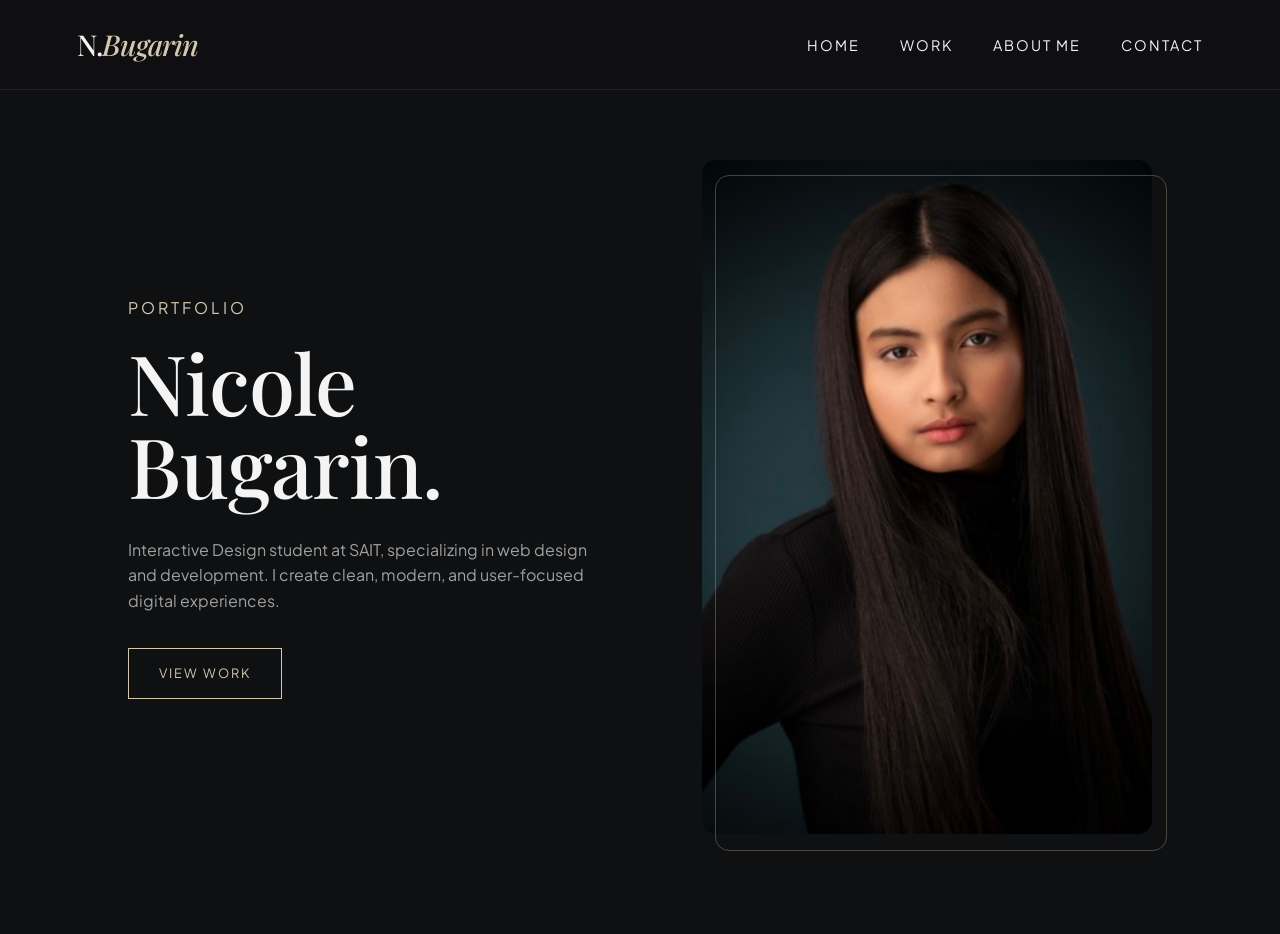
==== index.html @ ab80be3d "Initial commit: Added portfolio structure with homepage, work, about, and contact pages" ====
<!DOCTYPE html>
<html lang="en">
<head>
<meta charset="UTF-8">
<title>Portfolio | Home</title>
<link rel="stylesheet" href="styles.css">
</head>
<body>

<nav>
  <div class="logo">N.<span>Bugarin</span></div>
  <ul class="nav-links">
    <li><a href="index.html" class="active">Home</a></li>
    <li><a href="work.html">Work</a></li>
    <li><a href="about.html">About me</a></li>
    <li><a href="contact.html">Contact</a></li>
  </ul>
</nav>

<section class="hero">
  <div class="hero-container">

    <!-- TEXT -->
    <div class="reveal hero-left">
      <p class="tag">Portfolio</p>

      <h1 class="hero-text">
        Nicole<br>Bugarin.
      </h1>

      <p class="hero-desc">
        Interactive Design student at SAIT, specializing in web design and development. 
        I create clean, modern, and user-focused digital experiences.
      </p>

      <a href="work.html" class="btn-fancy">View Work</a>
    </div>

    <!-- IMAGE -->
    <div class="hero-right reveal">
      <img src="images/image 4.jpg" alt="Nicole Bugarin">
    </div>

  </div>
</section>

<script src="script.js"></script>
</body>
</html>
---- styles.css ----
@import url('https://fonts.googleapis.com/css2?family=Playfair+Display:wght@400;600&family=Plus+Jakarta+Sans:wght@200;400;600&display=swap');

:root {
  --bg-color: #0f1012;
  --accent-color: #d4c7b0;
  --secondary-bg: #1a1c1e;
  --text-main: #f4f4f4;
  --text-muted: #a0a0a0;
  --nav-blur: rgba(15,16,18,0.8);
}

/* base */
* {
  margin: 0;
  padding: 0;
  box-sizing: border-box;
}

/* body */
body {
  background-color: var(--bg-color);
  color: var(--text-main);
  font-family: 'Plus Jakarta Sans', sans-serif;
  line-height: 1.6;
  overflow-x: hidden;
}

/* typography */
h1, h2, .logo {
  font-family: 'Playfair Display', serif;
  font-weight: 500;
}

/* nav */
nav {
  position: fixed;
  top: 0;
  width: 100%;
  height: 90px;
  display: flex;
  justify-content: space-between;
  align-items: center;
  padding: 0 6%;
  background: var(--nav-blur);
  backdrop-filter: blur(15px);
  border-bottom: 1px solid rgba(212,199,176,0.1);
  z-index: 1000;
}

.logo {
  font-size: 1.8rem;
  letter-spacing: -1px;
}

.logo span {
  color: var(--accent-color);
  font-style: italic;
}

.nav-links {
  display: flex;
  gap: 40px;
  list-style: none;
}

.nav-links a {
  text-decoration: none;
  color: var(--text-main);
  font-size: 0.9rem;
  text-transform: uppercase;
  letter-spacing: 2px;
  transition: 0.3s;
}

.nav-links a:hover {
  color: var(--accent-color);
}

/* sections */
section {
  padding: 160px 10% 100px;
  min-height: 100vh;
}

/* hero */
.hero {
  display: flex;
  align-items: center;
  min-height: 100vh;
}

.hero-container {
  display: grid;
  grid-template-columns: 1fr 1fr;
  gap: 60px;
  align-items: center;
}

/* hero text */
.hero-left {
  max-width: 600px;
}

.hero-text {
  font-size: 5.2rem;
  line-height: 1;
  margin-bottom: 30px;
  letter-spacing: -1px;
}

.tag {
  color: var(--accent-color);
  letter-spacing: 3px;
  text-transform: uppercase;
  margin-bottom: 20px;
}

.hero-desc {
  color: var(--text-muted);
  margin-bottom: 35px;
  line-height: 1.6;
}

/* hero image */
.hero-right {
  display: flex;
  justify-content: flex-end;
  position: relative;
}

.hero-right img {
  width: 100%;
  max-width: 450px;
  border-radius: 14px;
  object-fit: cover;
  transition: 0.3s ease;
}

.hero-right::before {
  content: "";
  position: absolute;
  width: 450px;
  height: 100%;
  border: 1px solid var(--accent-color);
  border-radius: 14px;
  transform: translate(15px, 15px);
  opacity: 0.3;
}

.hero-right img:hover {
  transform: scale(1.03);
}

/* button */
.btn-fancy {
  display: inline-block;
  padding: 14px 30px;
  border: 1px solid var(--accent-color);
  color: var(--accent-color);
  text-decoration: none;
  font-size: 0.8rem;
  letter-spacing: 2px;
  text-transform: uppercase;
  transition: 0.3s;
}

.btn-fancy:hover {
  background: var(--accent-color);
  color: var(--bg-color);
}

/* about */
.about-section {
  padding: 160px 10%;
}

.about-container {
  display: grid;
  grid-template-columns: 1fr 1fr;
  gap: 70px;
  align-items: center;
}

.about-image img {
  width: 100%;
  border-radius: 12px;
}

.about-text h1 {
  font-size: 3rem;
  margin-bottom: 20px;
}

.about-text p {
  color: var(--text-muted);
  margin-bottom: 20px;
}

.project-large {
  display: block;
  margin-top: 60px;
  text-decoration: none;
  color: var(--text-main);
}

.project-large img {
  width: 100%;
  height: 380px;
  object-fit: cover;
  border-radius: 12px;
  transition: 0.3s;
}

.project-large:hover img {
  transform: scale(1.02);
}

.project-info p {
  color: var(--text-muted);
}

.contact-section {
  padding: 180px 10% 120px;
}

.contact-container {
  display: grid;
  grid-template-columns: 1fr 1fr;
  gap: 100px;
  align-items: center;
}

.contact-text .tag {
  color: var(--accent-color);
  letter-spacing: 3px;
  text-transform: uppercase;
  margin-bottom: 15px;
}

.contact-text h1 {
  font-size: 3.2rem;
  margin-bottom: 20px;
}

.contact-desc {
  color: var(--text-muted);
  line-height: 1.7;
  max-width: 420px;
}

/* form */
.contact-form {
  display: flex;
  flex-direction: column;
  gap: 20px;
}

.input-group {
  display: flex;
  gap: 20px;
}

/* inputs */
.contact-form input,
.contact-form textarea {
  width: 100%;
  padding: 16px;
  background: var(--secondary-bg);
  border: 1px solid rgba(255,255,255,0.08);
  color: var(--text-main);
  border-radius: 10px;
  font-size: 0.95rem;
  transition: 0.2s ease;
}

.contact-form textarea {
  min-height: 140px;
  resize: none;
}

.contact-form input:focus,
.contact-form textarea:focus {
  outline: none;
  border-color: var(--accent-color);
  box-shadow: 0 0 0 1px rgba(212,199,176,0.2);
}

.contact-form input::placeholder,
.contact-form textarea::placeholder {
  color: var(--text-muted);
  font-size: 0.85rem;
}

/* button */
.contact-form .btn-fancy {
  margin-top: 10px;
  padding: 14px 30px;
  border-radius: 8px;
  transition: 0.25s ease;
}

.contact-form .btn-fancy:hover {
  transform: translateY(-2px);
  box-shadow: 0 8px 20px rgba(0,0,0,0.25);
}



/* mobile */
@media (max-width: 768px) {
  .contact-container {
    grid-template-columns: 1fr;
    gap: 60px;
    text-align: center;
  }

  .input-group {
    flex-direction: column;
  }

  .contact-desc {
    margin: 0 auto;
  }

  .contact-form .btn-fancy {
    align-self: center;
  }
}



/* reveal */
.reveal {
  opacity: 0;
  transform: translateY(40px);
  transition: 0.8s ease;
}

.reveal.active {
  opacity: 1;
  transform: translateY(0);
}

/* mobile */
@media (max-width: 768px) {
  .hero-container {
    grid-template-columns: 1fr;
    text-align: center;
  }

  .hero-right {
    justify-content: center;
    margin-top: 40px;
  }
}
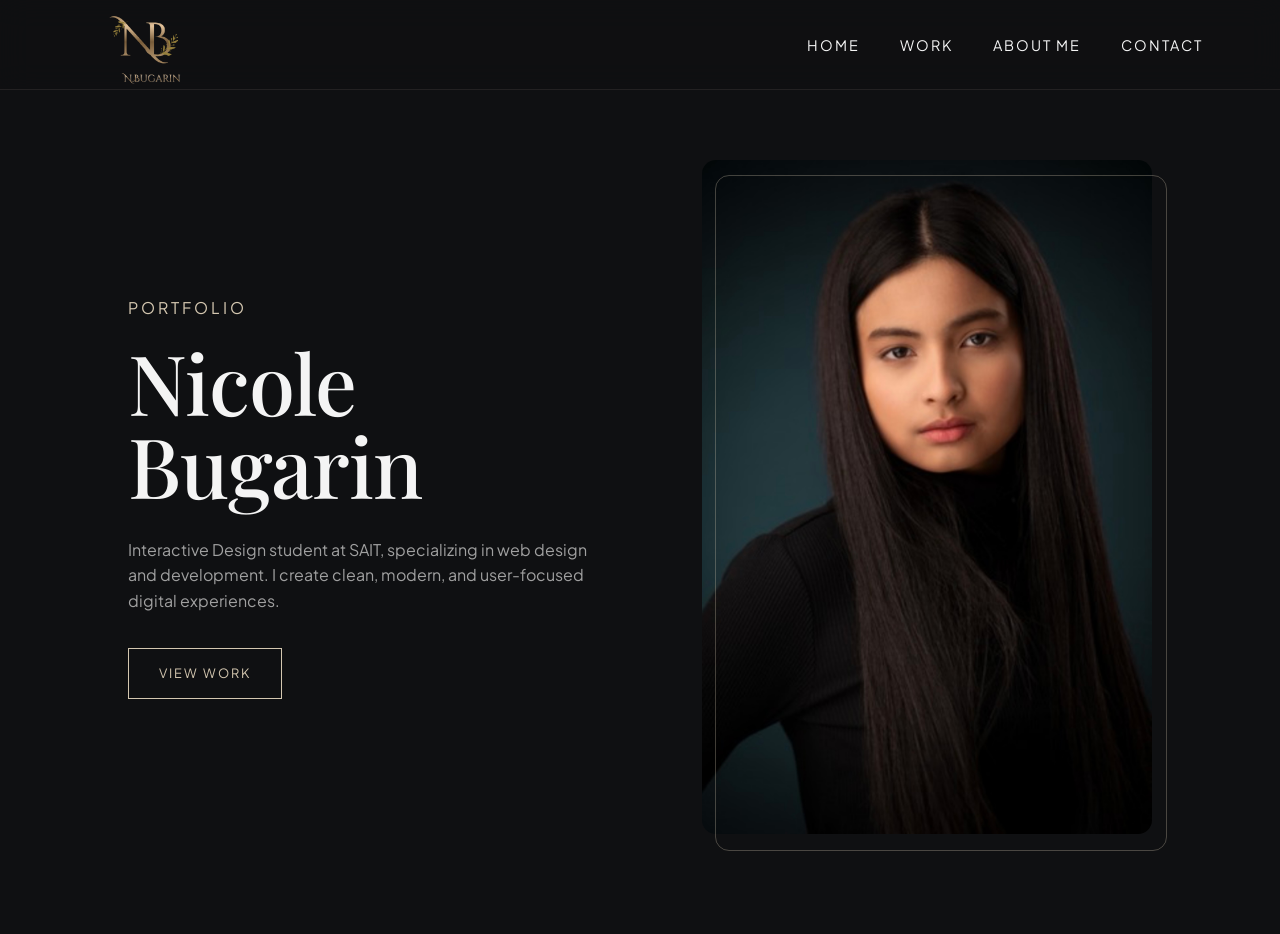
==== commit 143b1349: "added logo and final changes" ====
--- a/index.html
+++ b/index.html
@@ -8,8 +8,9 @@
 <body>
 
 <nav>
-  <div class="logo">N.<span>Bugarin</span></div>
-  <ul class="nav-links">
+<a href="index.html" class="logo">
+  <img src="images/n.png" alt="N Bugarin Logo">
+</a>  <ul class="nav-links">
     <li><a href="index.html" class="active">Home</a></li>
     <li><a href="work.html">Work</a></li>
     <li><a href="about.html">About me</a></li>
@@ -20,12 +21,11 @@
 <section class="hero">
   <div class="hero-container">
 
-    <!-- TEXT -->
     <div class="reveal hero-left">
       <p class="tag">Portfolio</p>
 
       <h1 class="hero-text">
-        Nicole<br>Bugarin.
+        Nicole<br>Bugarin
       </h1>
 
       <p class="hero-desc">
@@ -36,7 +36,6 @@
       <a href="work.html" class="btn-fancy">View Work</a>
     </div>
 
-    <!-- IMAGE -->
     <div class="hero-right reveal">
       <img src="images/image 4.jpg" alt="Nicole Bugarin">
     </div>
--- a/styles.css
+++ b/styles.css
@@ -304,7 +304,52 @@
   box-shadow: 0 8px 20px rgba(0,0,0,0.25);
 }
 
-
+/* thank you */
+.thankyou {
+  height: 100vh;
+  display: flex;
+  align-items: center;
+  justify-content: center;
+}
+
+.thankyou-box {
+  text-align: center;
+  max-width: 420px;
+  padding: 40px;
+  background: var(--secondary-bg);
+  border-radius: 14px;
+  border: 1px solid rgba(255,255,255,0.05);
+}
+
+.thankyou-box h1 {
+  font-size: 2.5rem;
+  margin-bottom: 15px;
+}
+
+.thankyou-box p {
+  color: var(--text-muted);
+  margin-bottom: 25px;
+}
+
+.logo {
+  display: flex;
+  align-items: center;
+  text-decoration: none;
+}
+
+.logo img {
+  height: 150px; 
+  width: auto;
+  object-fit: contain;
+}
+
+.logo img {
+  transition: 0.3s;
+}
+
+.logo:hover img {
+  opacity: 0.8;
+}
 
 /* mobile */
 @media (max-width: 768px) {
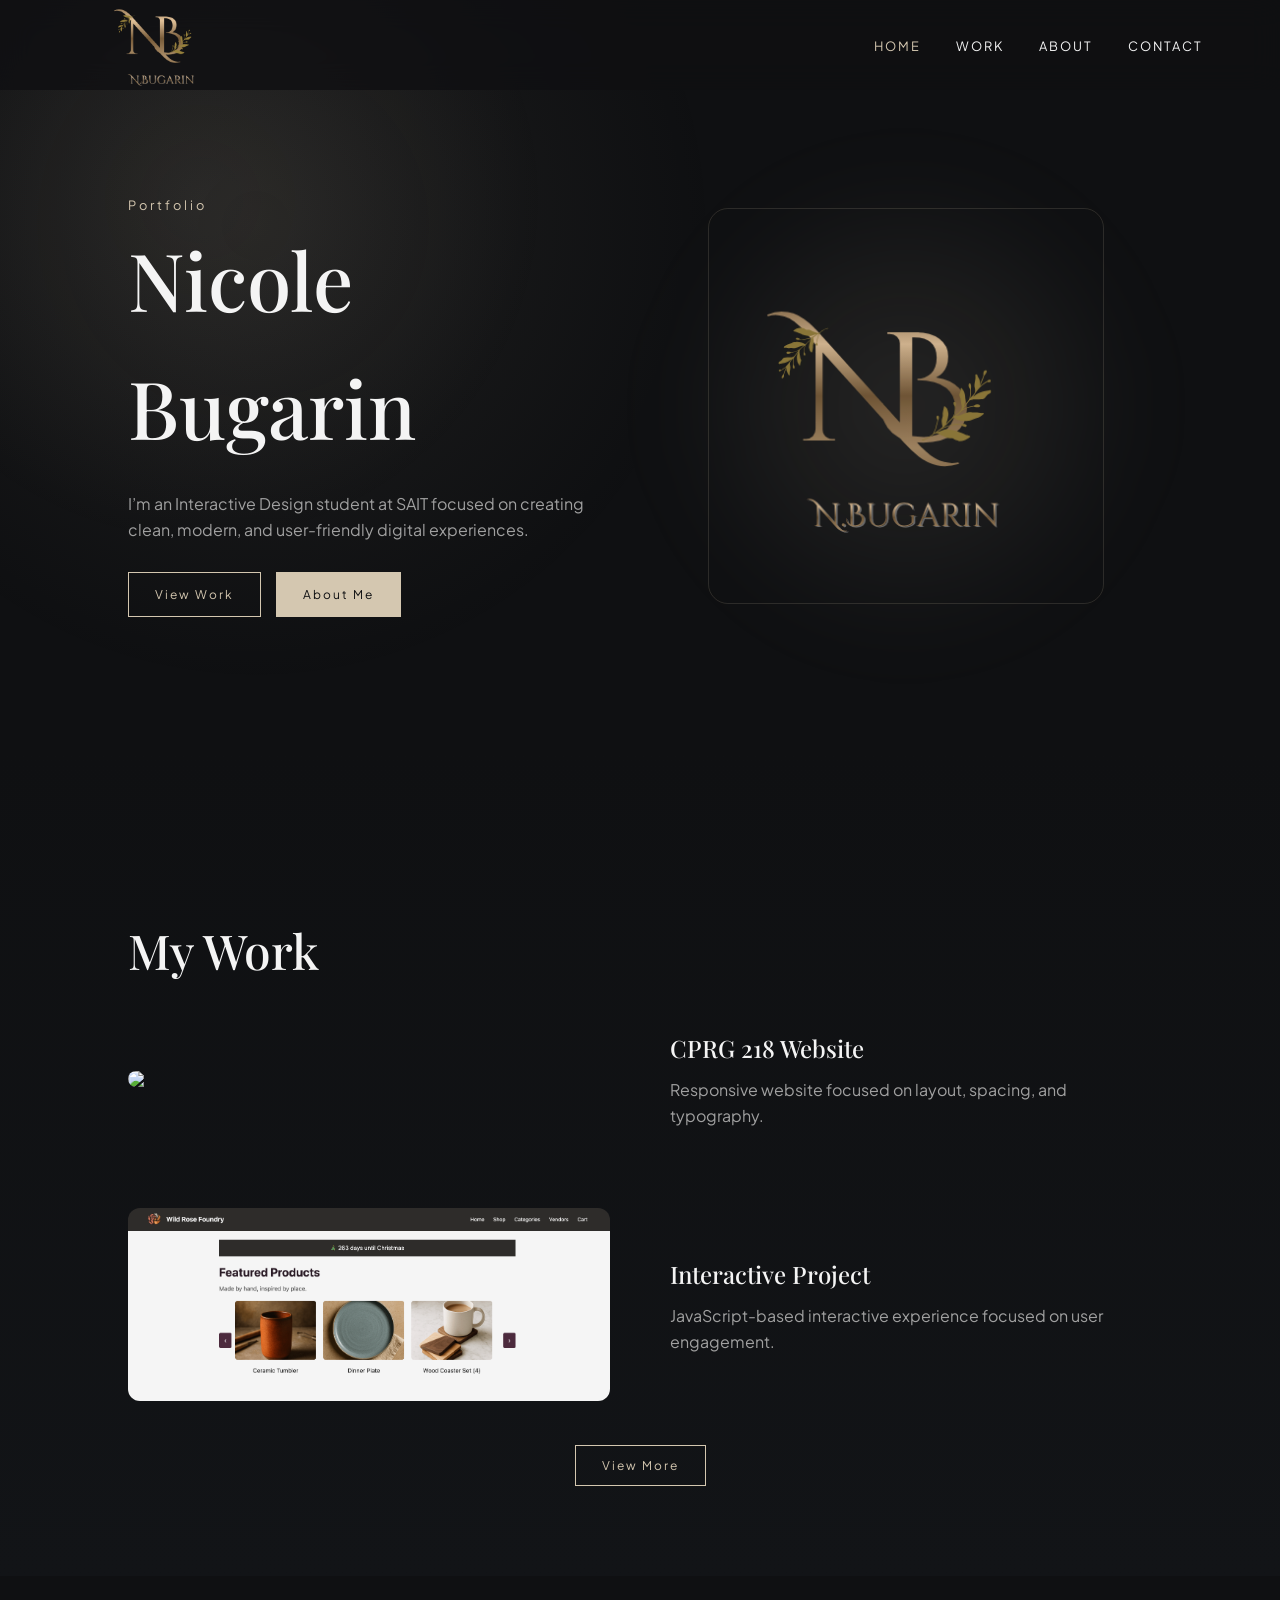
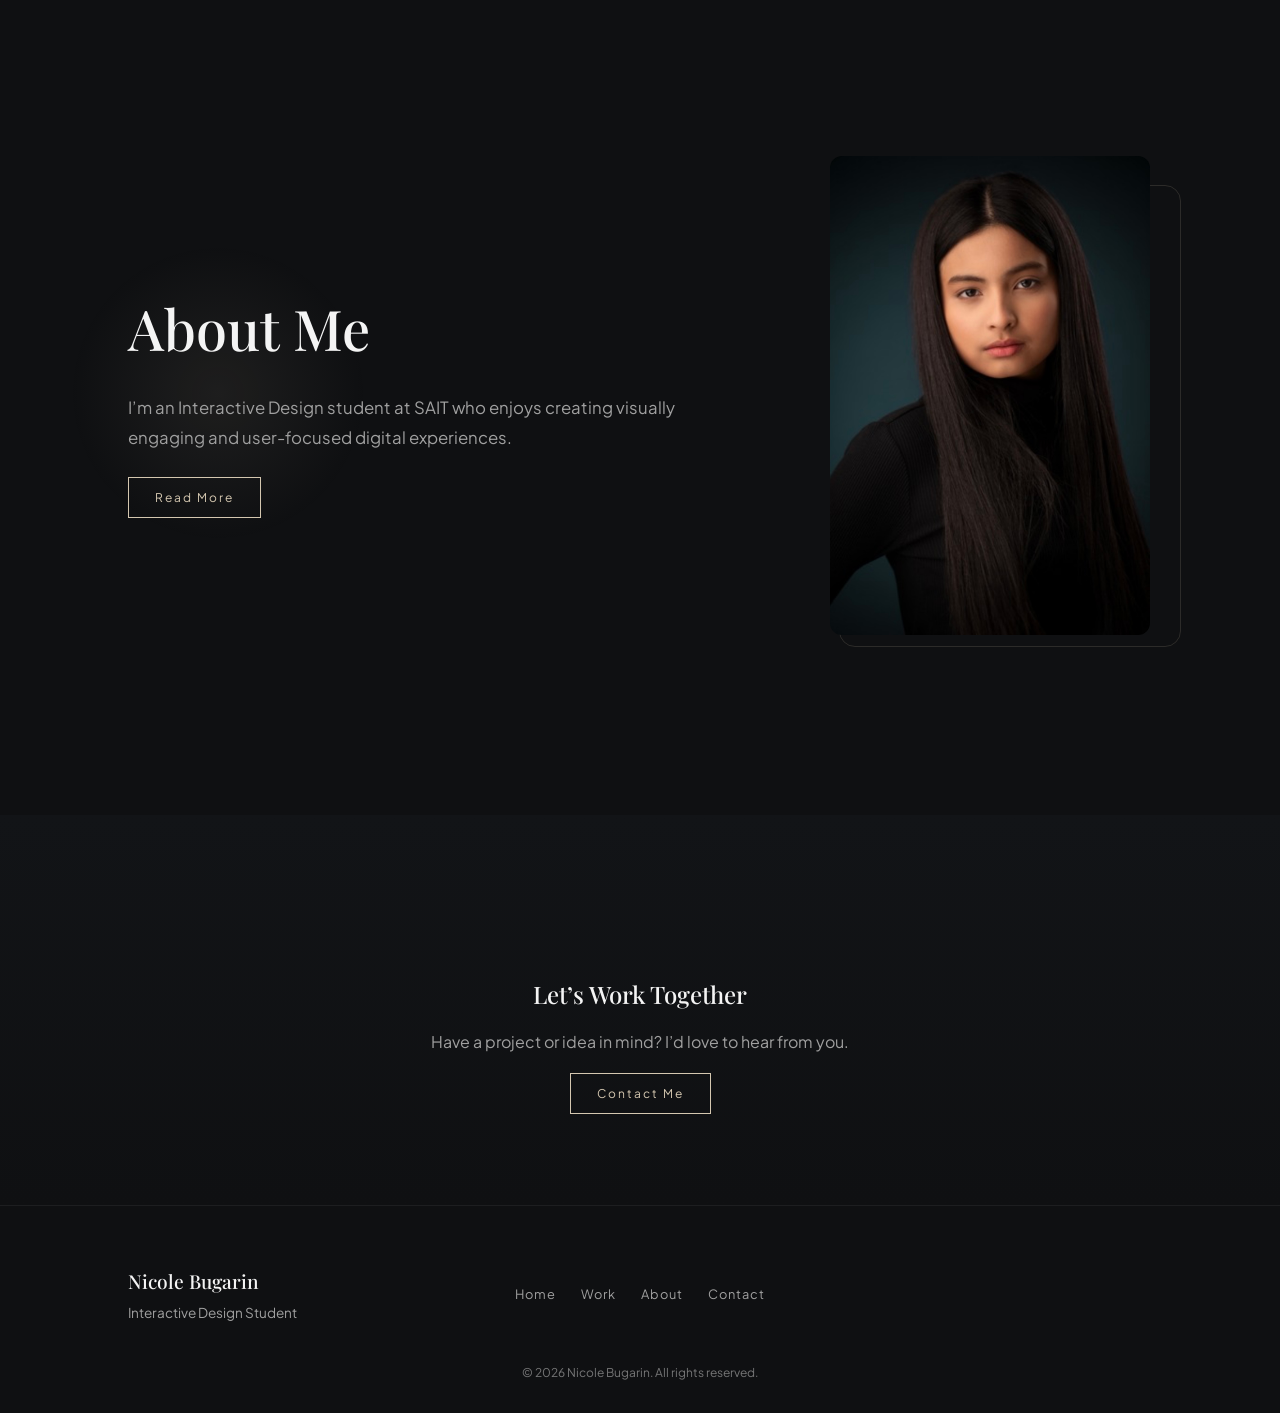
==== commit a32af5be: "Finalize portfolio design and layout improvements" ====
--- a/index.html
+++ b/index.html
@@ -4,24 +4,28 @@
 <meta charset="UTF-8">
 <title>Portfolio | Home</title>
 <link rel="stylesheet" href="styles.css">
+<link href="https://cdn.jsdelivr.net/npm/remixicon@3.5.0/fonts/remixicon.css" rel="stylesheet">
 </head>
 <body>
 
 <nav>
-<a href="index.html" class="logo">
-  <img src="images/n.png" alt="N Bugarin Logo">
-</a>  <ul class="nav-links">
+  <a href="index.html" class="logo">
+    <img src="images/n.png" alt="Logo">
+  </a>
+
+  <ul class="nav-links">
     <li><a href="index.html" class="active">Home</a></li>
     <li><a href="work.html">Work</a></li>
-    <li><a href="about.html">About me</a></li>
+    <li><a href="about.html">About</a></li>
     <li><a href="contact.html">Contact</a></li>
   </ul>
 </nav>
 
-<section class="hero">
+<!-- HERO -->
+<section id="home" class="hero">
   <div class="hero-container">
 
-    <div class="reveal hero-left">
+    <div class="hero-left reveal">
       <p class="tag">Portfolio</p>
 
       <h1 class="hero-text">
@@ -29,20 +33,112 @@
       </h1>
 
       <p class="hero-desc">
-        Interactive Design student at SAIT, specializing in web design and development. 
-        I create clean, modern, and user-focused digital experiences.
+        I’m an Interactive Design student at SAIT focused on creating clean, modern, and user-friendly digital experiences.
       </p>
 
-      <a href="work.html" class="btn-fancy">View Work</a>
+      <div class="hero-buttons">
+        <a href="#work" class="btn-fancy">View Work</a>
+        <a href="#about" class="btn-fancy secondary">About Me</a>
+      </div>
     </div>
 
     <div class="hero-right reveal">
-      <img src="images/image 4.jpg" alt="Nicole Bugarin">
+      <img src="images/n.png" class="hero-logo">
     </div>
 
   </div>
 </section>
 
+<!-- WORK PREVIEW -->
+<section id="work">
+
+  <h2 class="section-title reveal">My Work</h2>
+
+  <div class="project-grid">
+
+    <a href="https://nclbgrn.github.io/cprg-218-final-project/" target="_blank" class="project-card reveal">
+      <img src="images/web2.jpg">
+      <div class="project-text">
+        <h2>CPRG 218 Website</h2>
+        <p>Responsive website focused on layout, spacing, and typography.</p>
+      </div>
+    </a>
+
+    <a href="https://dev.interactivedesign.ca/~nbugarin/cprg310/final/" target="_blank" class="project-card reveal">
+      <img src="images/web3.jpg">
+      <div class="project-text">
+        <h2>Interactive Project</h2>
+        <p>JavaScript-based interactive experience focused on user engagement.</p>
+      </div>
+    </a>
+
+  </div>
+
+  <div style="text-align:center; margin-top:50px;" class="reveal">
+    <a href="work.html" class="btn-fancy">View More</a>
+  </div>
+
+</section>
+
+<!-- ABOUT -->
+<section id="about">
+
+  <div class="home-about-container">
+
+    <div class="home-about-text reveal">
+      <h2>About Me</h2>
+
+      <p>
+        I’m an Interactive Design student at SAIT who enjoys creating visually engaging and user-focused digital experiences.
+      </p>
+
+      <a href="about.html" class="btn-fancy">Read More</a>
+    </div>
+
+    <div class="home-about-image reveal">
+      <img src="images/image 4.jpg">
+    </div>
+
+  </div>
+
+</section>
+
+<section class="cta">
+  <div class="cta-box reveal">
+    <h2>Let’s Work Together</h2>
+    <p>Have a project or idea in mind? I’d love to hear from you.</p>
+    <a href="contact.html" class="btn-fancy">Contact Me</a>
+  </div>
+</section>
+
+<footer class="footer">
+
+  <div class="footer-content">
+
+    <div class="footer-left">
+      <h3>Nicole Bugarin</h3>
+      <p>Interactive Design Student</p>
+    </div>
+
+    <div class="footer-center">
+      <a href="index.html">Home</a>
+      <a href="work.html">Work</a>
+      <a href="about.html">About</a>
+      <a href="contact.html">Contact</a>
+    </div>
+
+  <div class="footer-right">
+      <a href="https://www.instagram.com/vlnnyx/" target="_blank"><i class="ri-instagram-line"></i></a>
+      <a href="https://www.linkedin.com/in/nbugarin/" target="_blank"><i class="ri-linkedin-line"></i></a>
+      <a href="https://github.com/ncxbgrn" target="_blank"><i class="ri-github-line"></i></a>
+    </div>
+
+  </div>
+
+  <p class="footer-bottom">© 2026 Nicole Bugarin. All rights reserved.</p>
+
+</footer>
+
 <script src="script.js"></script>
 </body>
 </html>
--- a/styles.css
+++ b/styles.css
@@ -6,7 +6,6 @@
   --secondary-bg: #1a1c1e;
   --text-main: #f4f4f4;
   --text-muted: #a0a0a0;
-  --nav-blur: rgba(15,16,18,0.8);
 }
 
 /* base */
@@ -16,17 +15,38 @@
   box-sizing: border-box;
 }
 
-/* body */
+html {
+  scroll-behavior: smooth;
+}
+
 body {
-  background-color: var(--bg-color);
+  background: #0f1012;
   color: var(--text-main);
   font-family: 'Plus Jakarta Sans', sans-serif;
   line-height: 1.6;
   overflow-x: hidden;
 }
 
+/* floating glow background */
+body::before {
+  content: "";
+  position: fixed;
+  width: 700px;
+  height: 700px;
+  background: radial-gradient(circle, rgba(212,199,176,0.08), transparent 70%);
+  top: -150px;
+  left: -150px;
+  z-index: -1;
+  animation: moveGlow 15s ease-in-out infinite alternate;
+}
+
+@keyframes moveGlow {
+  0% { transform: translate(0, 0); }
+  100% { transform: translate(250px, 180px); }
+}
+
 /* typography */
-h1, h2, .logo {
+h1, h2, h3 {
   font-family: 'Playfair Display', serif;
   font-weight: 500;
 }
@@ -41,149 +61,284 @@
   justify-content: space-between;
   align-items: center;
   padding: 0 6%;
-  background: var(--nav-blur);
+  background: rgba(15,16,18,0.8);
   backdrop-filter: blur(15px);
-  border-bottom: 1px solid rgba(212,199,176,0.1);
   z-index: 1000;
 }
 
-.logo {
-  font-size: 1.8rem;
-  letter-spacing: -1px;
-}
-
-.logo span {
-  color: var(--accent-color);
-  font-style: italic;
+.logo img {
+  height: 170px;
 }
 
 .nav-links {
   display: flex;
-  gap: 40px;
+  gap: 35px;
   list-style: none;
 }
 
 .nav-links a {
   text-decoration: none;
   color: var(--text-main);
-  font-size: 0.9rem;
-  text-transform: uppercase;
-  letter-spacing: 2px;
-  transition: 0.3s;
-}
-
-.nav-links a:hover {
-  color: var(--accent-color);
-}
-
-/* sections */
-section {
-  padding: 160px 10% 100px;
-  min-height: 100vh;
-}
-
-/* hero */
-.hero {
-  display: flex;
-  align-items: center;
-  min-height: 100vh;
-}
-
-.hero-container {
-  display: grid;
-  grid-template-columns: 1fr 1fr;
-  gap: 60px;
-  align-items: center;
-}
-
-/* hero text */
-.hero-left {
-  max-width: 600px;
-}
-
-.hero-text {
-  font-size: 5.2rem;
-  line-height: 1;
-  margin-bottom: 30px;
-  letter-spacing: -1px;
-}
-
-.tag {
-  color: var(--accent-color);
-  letter-spacing: 3px;
-  text-transform: uppercase;
-  margin-bottom: 20px;
-}
-
-.hero-desc {
-  color: var(--text-muted);
-  margin-bottom: 35px;
-  line-height: 1.6;
-}
-
-/* hero image */
-.hero-right {
-  display: flex;
-  justify-content: flex-end;
-  position: relative;
-}
-
-.hero-right img {
-  width: 100%;
-  max-width: 450px;
-  border-radius: 14px;
-  object-fit: cover;
-  transition: 0.3s ease;
-}
-
-.hero-right::before {
-  content: "";
-  position: absolute;
-  width: 450px;
-  height: 100%;
-  border: 1px solid var(--accent-color);
-  border-radius: 14px;
-  transform: translate(15px, 15px);
-  opacity: 0.3;
-}
-
-.hero-right img:hover {
-  transform: scale(1.03);
-}
-
-/* button */
-.btn-fancy {
-  display: inline-block;
-  padding: 14px 30px;
-  border: 1px solid var(--accent-color);
-  color: var(--accent-color);
-  text-decoration: none;
   font-size: 0.8rem;
   letter-spacing: 2px;
   text-transform: uppercase;
   transition: 0.3s;
 }
 
+.nav-links a:hover,
+.nav-links a.active {
+  color: var(--accent-color);
+}
+
+/* sections */
+section {
+  padding: 160px 10% 100px;
+  transition: background 0.6s ease;
+}
+
+/* different section backgrounds */
+#home {
+  background: radial-gradient(circle at 20% 30%, rgba(212,199,176,0.08), transparent 40%);
+}
+
+#work {
+  background: linear-gradient(180deg, #0f1012 0%, #121417 100%);
+}
+
+/* ABOUT SECTION UPGRADE */
+#about {
+  position: relative;
+  padding: 180px 10%;
+}
+
+/* layout */
+.home-about-container {
+  display: grid;
+  grid-template-columns: 1.3fr 0.7fr;
+  gap: 100px;
+  align-items: center;
+}
+
+/* LEFT TEXT SIDE (make it bigger + stronger) */
+.home-about-text {
+  position: relative;
+  max-width: 600px;
+}
+
+.home-about-text h2 {
+  font-size: 3.5rem; /* bigger heading */
+  margin-bottom: 20px;
+}
+
+.home-about-text p {
+  font-size: 1.05rem;
+  line-height: 1.8;
+  color: var(--text-muted);
+  margin-bottom: 30px;
+}
+
+.home-about-text::before {
+  content: "";
+  position: absolute;
+  top: -40px;
+  left: -60px;
+  width: 300px;
+  height: 300px;
+  background: radial-gradient(circle, rgba(212,199,176,0.08), transparent 70%);
+  z-index: -1;
+}
+
+/* IMAGE SIDE FIX */
+.home-about-image {
+  position: relative;
+  display: flex;
+  justify-content: center;
+  align-items: center;
+}
+
+/* IMAGE */
+.home-about-image img {
+  width: 100%;
+  max-width: 340px;
+  border-radius: 16px;
+  position: relative;
+  z-index: 2;
+}
+
+/* 🔥 PERFECT FRAME (ALIGNED NOW) */
+.home-about-image::before {
+  content: "";
+  position: absolute;
+  width: 340px;
+  height: 460px; /* match image ratio */
+  border: 1px solid rgba(212,199,176,0.15);
+  border-radius: 16px;
+  top: 50%;
+  left: 50%;
+  transform: translate(-50%, -50%) translate(20px, 20px);
+  z-index: 1;
+}
+
+
+
+.cta {
+  background: linear-gradient(180deg, #121417 0%, #0f1012 100%);
+}
+
+.hero-container {
+  display: grid;
+  grid-template-columns: 1fr 1fr;
+  gap: 40px;
+  align-items: center;
+}
+
+.hero-left {
+  z-index: 2;
+}
+
+.hero-right {
+  position: relative;
+  display: flex;
+  justify-content: center;
+  align-items: center;
+}
+
+.hero-logo {
+  width: 100%;
+  max-width: 700cm; 
+  opacity: 0.9;
+  animation: float 5s ease-in-out infinite;
+  z-index: 2;
+}
+
+.hero-right::before {
+  content: "";
+  position: absolute;
+  width: 500px;
+  height: 500px;
+  background: radial-gradient(circle, rgba(212,199,176,0.12), transparent 70%);
+  z-index: 1;
+  filter: blur(40px);
+}
+
+.hero-right::after {
+  content: "";
+  position: absolute;
+  width: 80%;
+  height: 80%;
+  border: 1px solid rgba(212,199,176,0.15);
+  border-radius: 20px;
+  z-index: 0;
+}
+
+.hero-text {
+  font-size: 5rem;
+  margin-bottom: 20px;
+}
+
+.tag {
+  color: var(--accent-color);
+  letter-spacing: 3px;
+  font-size: 0.8rem;
+}
+
+.hero-desc {
+  color: var(--text-muted);
+  max-width: 480px;
+  margin: 20px 0 30px;
+}
+
+/* buttons */
+.hero-buttons {
+  display: flex;
+  gap: 15px;
+}
+
+.btn-fancy {
+  padding: 12px 26px;
+  border: 1px solid var(--accent-color);
+  color: var(--accent-color);
+  text-decoration: none;
+  font-size: 0.75rem;
+  letter-spacing: 2px;
+  transition: 0.3s;
+}
+
 .btn-fancy:hover {
   background: var(--accent-color);
   color: var(--bg-color);
 }
 
-/* about */
-.about-section {
-  padding: 160px 10%;
-}
-
+.btn-fancy.secondary {
+  background: var(--accent-color);
+  color: var(--bg-color);
+}
+
+@keyframes float {
+  0% { transform: translateY(0); }
+  50% { transform: translateY(-12px); }
+  100% { transform: translateY(0); }
+}
+
+/* section title */
+.section-title {
+  font-size: 3rem;
+  margin-bottom: 40px;
+}
+
+/* projects */
+.project-grid {
+  display: flex;
+  flex-direction: column;
+  gap: 80px;
+}
+
+.project-card {
+  display: grid;
+  grid-template-columns: 1fr 1fr;
+  gap: 60px;
+  align-items: center;
+  text-decoration: none;
+  color: inherit;
+  transition: 0.4s ease;
+}
+
+.project-card:hover {
+  transform: translateY(-8px);
+  box-shadow: 0 20px 40px rgba(0,0,0,0.4);
+}
+
+.project-card img {
+  width: 100%;
+  border-radius: 12px;
+  transition: 0.4s ease;
+}
+
+.project-card:hover img {
+  transform: scale(1.03);
+}
+
+.project-text {
+  max-width: 500px;
+}
+
+.project-text p {
+  color: var(--text-muted);
+  margin-top: 10px;
+}
+
+/* about*/
 .about-container {
   display: grid;
   grid-template-columns: 1fr 1fr;
-  gap: 70px;
+  gap: 80px;
   align-items: center;
 }
 
 .about-image img {
   width: 100%;
-  border-radius: 12px;
+  max-width: 340px;
+  border-radius: 16px;
 }
 
 .about-text h1 {
@@ -196,205 +351,253 @@
   margin-bottom: 20px;
 }
 
-.project-large {
-  display: block;
-  margin-top: 60px;
-  text-decoration: none;
-  color: var(--text-main);
-}
-
-.project-large img {
+.skills {
+  display: flex;
+  flex-wrap: wrap;
+  gap: 12px;
+}
+
+.skills span {
+  border: 1px solid rgba(212,199,176,0.3);
+  padding: 6px 14px;
+  font-size: 0.75rem;
+  color: var(--accent-color);
+}
+
+.home-about-image {
+  display: flex;
+  justify-content: center;
+}
+
+.home-about-image img {
   width: 100%;
-  height: 380px;
-  object-fit: cover;
+  max-width: 320px; /* smaller image */
   border-radius: 12px;
-  transition: 0.3s;
-}
-
-.project-large:hover img {
-  transform: scale(1.02);
-}
-
-.project-info p {
-  color: var(--text-muted);
-}
-
-.contact-section {
-  padding: 180px 10% 120px;
-}
+  transition: 0.4s ease;
+}
+
+.home-about-image img:hover {
+  transform: scale(1.03);
+}
+
 
 .contact-container {
   display: grid;
   grid-template-columns: 1fr 1fr;
-  gap: 100px;
-  align-items: center;
-}
-
-.contact-text .tag {
-  color: var(--accent-color);
-  letter-spacing: 3px;
-  text-transform: uppercase;
-  margin-bottom: 15px;
-}
-
-.contact-text h1 {
-  font-size: 3.2rem;
-  margin-bottom: 20px;
+  gap: 80px;
+  align-items: center;
 }
 
 .contact-desc {
   color: var(--text-muted);
-  line-height: 1.7;
-  max-width: 420px;
-}
-
-/* form */
+  margin-top: 10px;
+}
+
 .contact-form {
   display: flex;
   flex-direction: column;
-  gap: 20px;
+  gap: 18px;
 }
 
 .input-group {
   display: flex;
-  gap: 20px;
-}
-
-/* inputs */
+  gap: 15px;
+}
+
 .contact-form input,
 .contact-form textarea {
-  width: 100%;
-  padding: 16px;
-  background: var(--secondary-bg);
-  border: 1px solid rgba(255,255,255,0.08);
+  background: transparent;
+  border: 1px solid rgba(255,255,255,0.1);
+  padding: 14px;
   color: var(--text-main);
-  border-radius: 10px;
-  font-size: 0.95rem;
-  transition: 0.2s ease;
-}
-
-.contact-form textarea {
-  min-height: 140px;
-  resize: none;
+  outline: none;
+  transition: 0.3s;
 }
 
 .contact-form input:focus,
 .contact-form textarea:focus {
-  outline: none;
   border-color: var(--accent-color);
-  box-shadow: 0 0 0 1px rgba(212,199,176,0.2);
-}
-
-.contact-form input::placeholder,
-.contact-form textarea::placeholder {
+}
+
+/* CTA */
+.cta {
+  display: flex;
+  justify-content: center;
+  align-items: center;
+}
+
+.cta-box {
+  text-align: center;
+  max-width: 500px;
+}
+
+.cta-box p {
+  color: var(--text-muted);
+  margin: 15px 0 25px;
+}
+
+/* footer */
+.footer {
+  border-top: 1px solid rgba(255,255,255,0.05);
+  padding: 40px 10%;
+}
+
+.footer-content {
+  display: flex;
+  justify-content: space-between;
+  align-items: center;
+}
+
+.footer-right a {
+  text-decoration: none;
+  color: var(--text-muted);
+  font-size: 3.0rem;
+  transition: 0.3s ease;
+}
+
+.footer-right a:hover {
+  color: var(--accent-color);
+  transform: translateY(-2px);
+}
+
+.socials a {
+  margin-left: 20px;
+  text-decoration: none;
   color: var(--text-muted);
   font-size: 0.85rem;
-}
-
-/* button */
-.contact-form .btn-fancy {
-  margin-top: 10px;
-  padding: 14px 30px;
-  border-radius: 8px;
-  transition: 0.25s ease;
-}
-
-.contact-form .btn-fancy:hover {
-  transform: translateY(-2px);
-  box-shadow: 0 8px 20px rgba(0,0,0,0.25);
-}
-
-/* thank you */
-.thankyou {
-  height: 100vh;
-  display: flex;
-  align-items: center;
-  justify-content: center;
-}
-
-.thankyou-box {
-  text-align: center;
-  max-width: 420px;
-  padding: 40px;
-  background: var(--secondary-bg);
-  border-radius: 14px;
-  border: 1px solid rgba(255,255,255,0.05);
-}
-
-.thankyou-box h1 {
-  font-size: 2.5rem;
-  margin-bottom: 15px;
-}
-
-.thankyou-box p {
-  color: var(--text-muted);
-  margin-bottom: 25px;
-}
-
-.logo {
-  display: flex;
-  align-items: center;
-  text-decoration: none;
-}
-
-.logo img {
-  height: 150px; 
-  width: auto;
-  object-fit: contain;
-}
-
-.logo img {
   transition: 0.3s;
 }
 
-.logo:hover img {
-  opacity: 0.8;
-}
-
-/* mobile */
-@media (max-width: 768px) {
-  .contact-container {
-    grid-template-columns: 1fr;
-    gap: 60px;
-    text-align: center;
-  }
-
-  .input-group {
-    flex-direction: column;
-  }
-
-  .contact-desc {
-    margin: 0 auto;
-  }
-
-  .contact-form .btn-fancy {
-    align-self: center;
-  }
-}
-
-
+.socials a:hover {
+  color: var(--accent-color);
+}
 
 /* reveal */
 .reveal {
   opacity: 0;
-  transform: translateY(40px);
-  transition: 0.8s ease;
+  transform: translateY(60px) scale(0.96);
+  transition: all 0.9s ease;
 }
 
 .reveal.active {
   opacity: 1;
-  transform: translateY(0);
+  transform: translateY(0) scale(1);
 }
 
 /* mobile */
 @media (max-width: 768px) {
-  .hero-container {
+
+  .hero-container,
+  .project-card,
+  .home-about-container {
     grid-template-columns: 1fr;
     text-align: center;
   }
 
-  .hero-right {
+  .hero-text {
+    font-size: 3rem;
+  }
+
+  .hero-buttons {
     justify-content: center;
-    margin-top: 40px;
-  }
+  }
+
+  .footer-content {
+    flex-direction: column;
+    gap: 15px;
+  }
+
+  section {
+    padding: 120px 6% 80px;
+  }
+
+  .hero-logo {
+    max-width: 250px;
+  }
+}
+
+.footer {
+  border-top: 1px solid rgba(255,255,255,0.06);
+  padding: 60px 10% 30px;
+  background: #0f1012;
+}
+
+.footer-content {
+  display: grid;
+  grid-template-columns: 1fr 1fr 1fr;
+  align-items: center;
+  gap: 20px;
+}
+
+.footer-left h3 {
+  font-size: 1.2rem;
+  margin-bottom: 5px;
+}
+
+.footer-left p {
+  color: var(--text-muted);
+  font-size: 0.85rem;
+}
+
+.footer-center {
+  display: flex;
+  justify-content: center;
+  gap: 25px;
+}
+
+.footer-center a {
+  text-decoration: none;
+  color: var(--text-muted);
+  font-size: 0.8rem;
+  letter-spacing: 1px;
+  transition: 0.3s;
+}
+
+.footer-center a:hover {
+  color: var(--accent-color);
+}
+
+.footer-right {
+  display: flex;
+  justify-content: flex-end;
+  gap: 18px;
+}
+
+.footer-right a {
+  color: var(--text-muted);
+  font-size: 1.1rem;
+  transition: 0.3s ease;
+}
+
+.footer-right a:hover {
+  color: var(--accent-color);
+  transform: translateY(-2px);
+}
+
+/* bottom text */
+.footer-bottom {
+  text-align: center;
+  margin-top: 40px;
+  font-size: 0.75rem;
+  color: var(--text-muted);
+  opacity: 0.7;
+}
+
+/* mobile */
+@media (max-width: 768px) {
+
+  .footer-content {
+    grid-template-columns: 1fr;
+    text-align: center;
+    gap: 25px;
+  }
+
+  .footer-center {
+    justify-content: center;
+  }
+
+  .footer-right {
+    justify-content: center;
+  }
+
 }
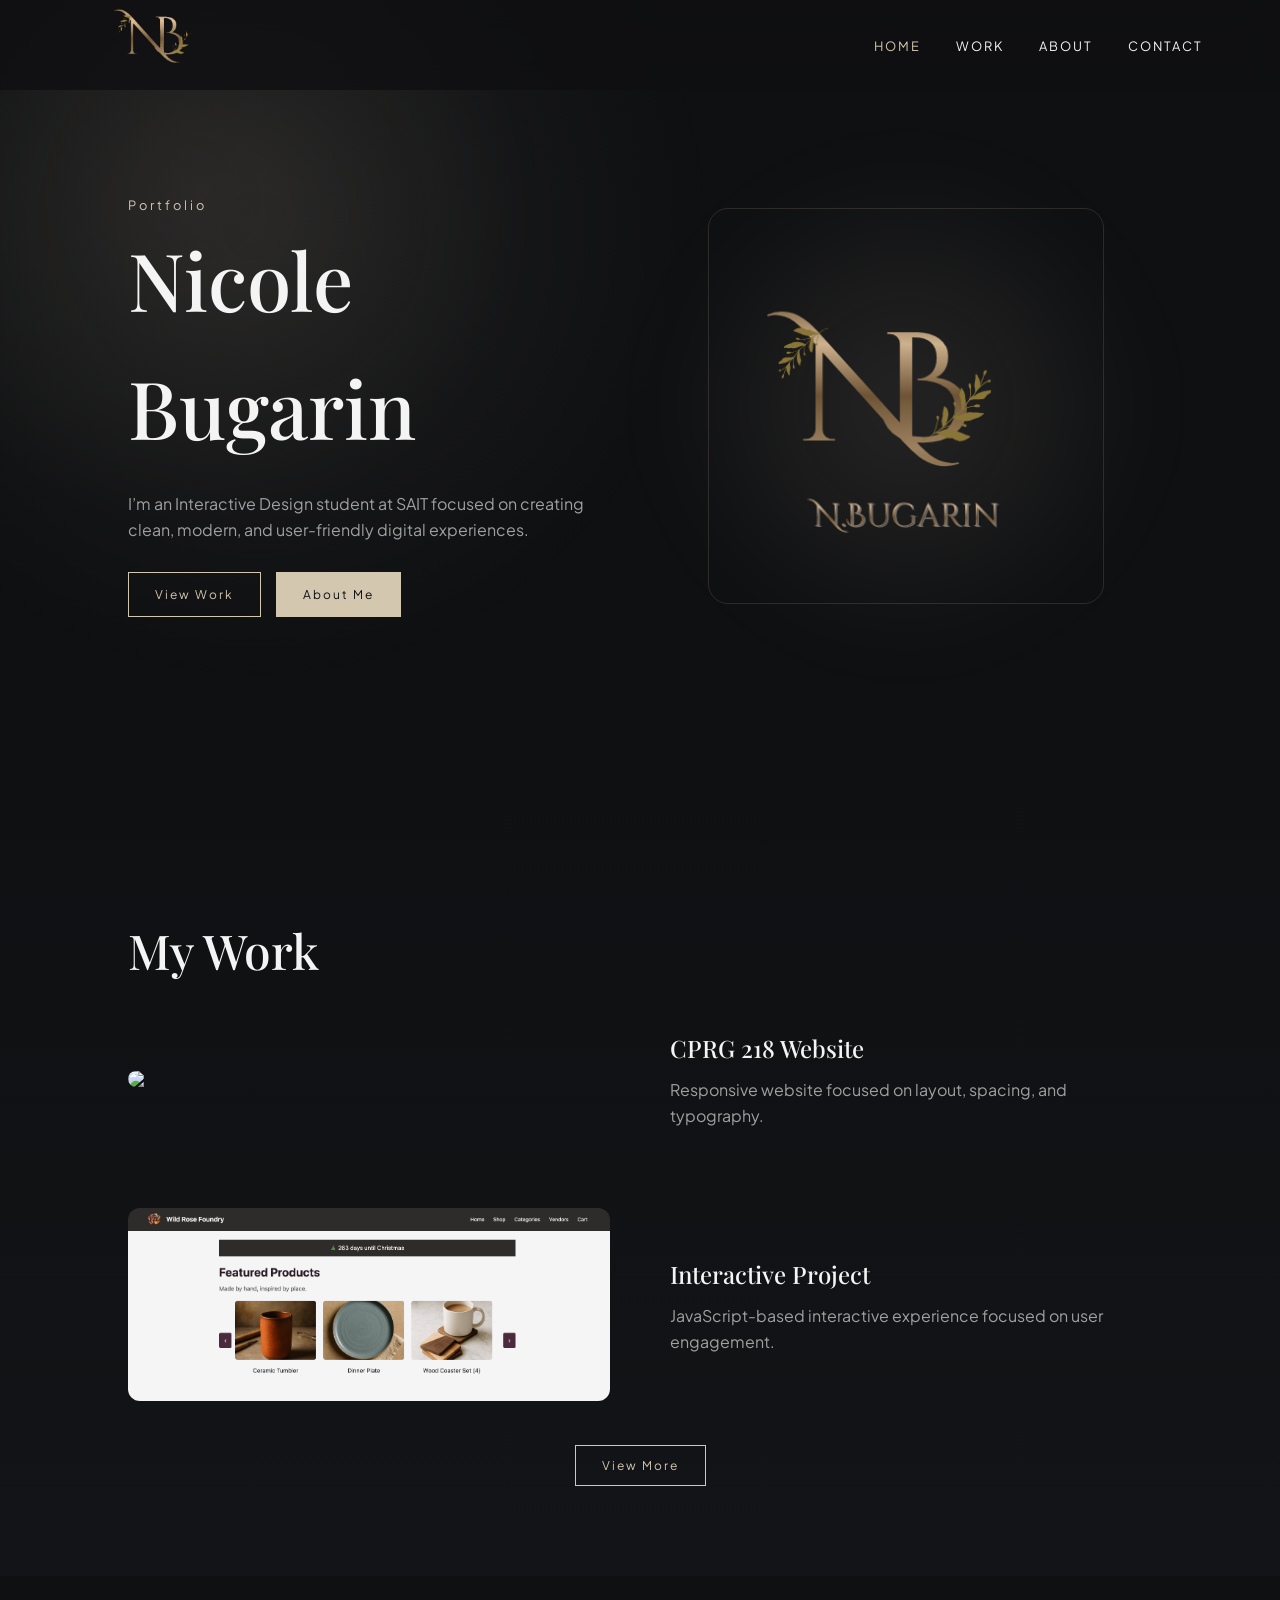
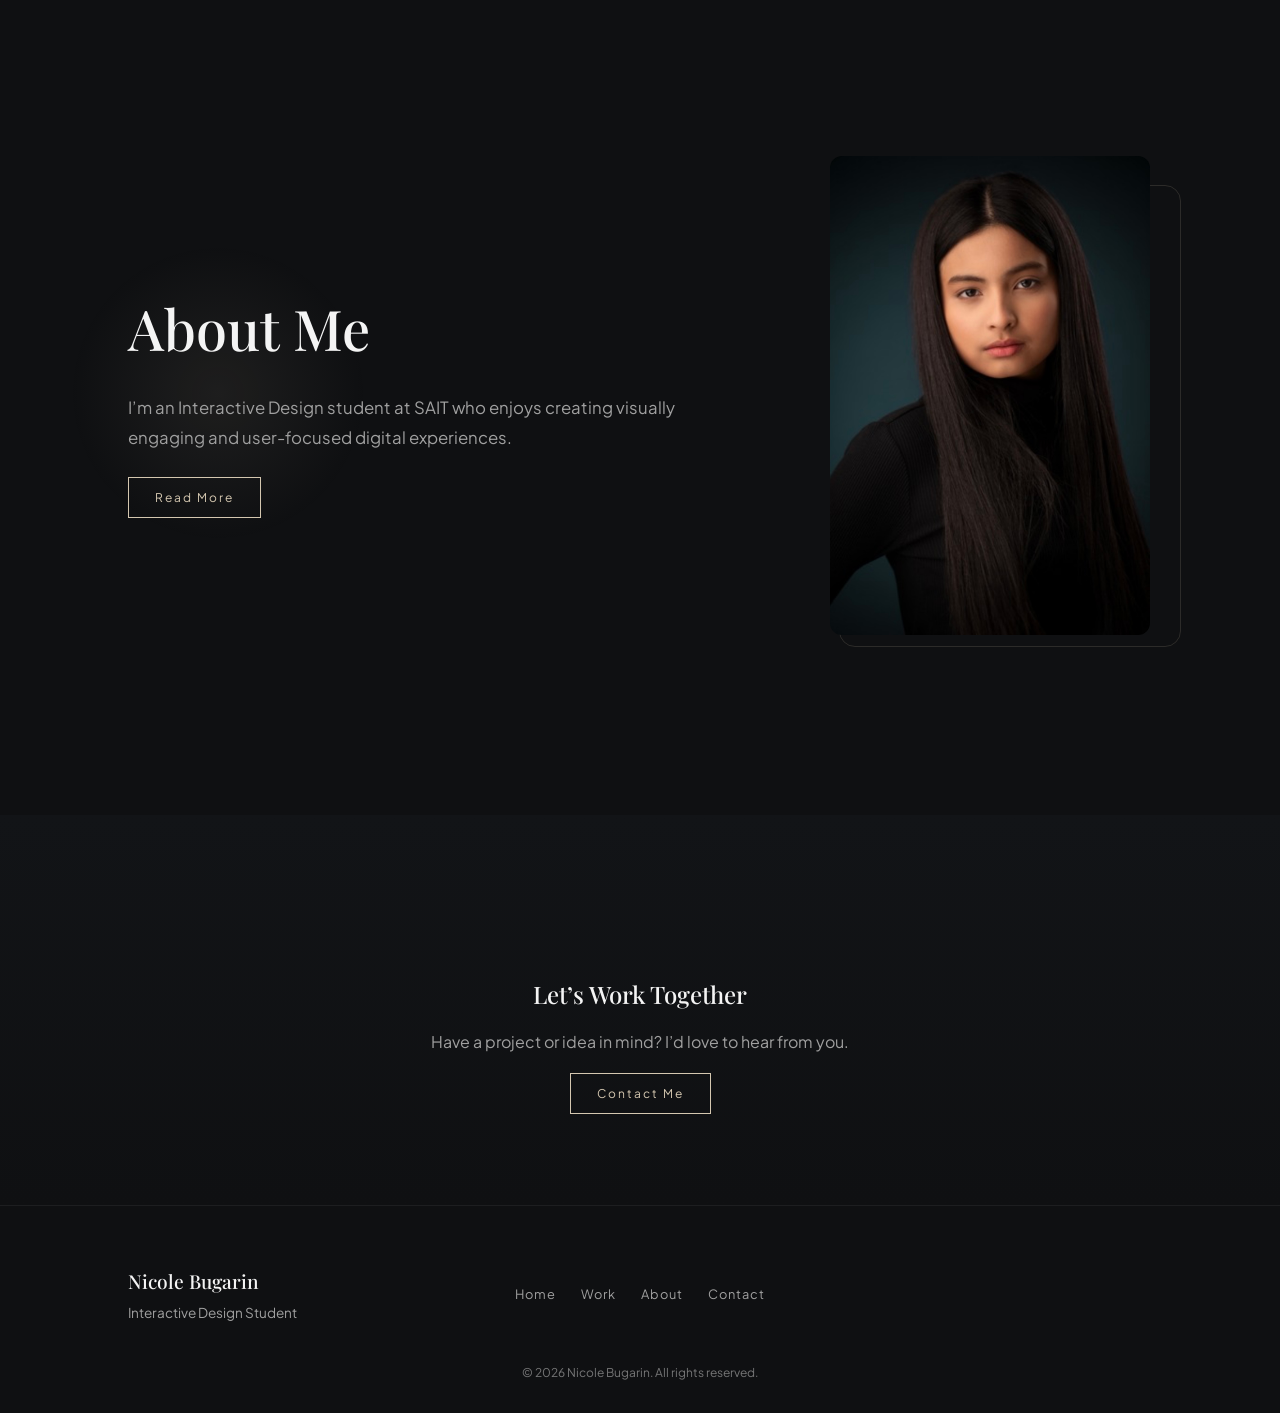
==== commit 46488bbb: "update logo in navigation bar" ====
--- a/index.html
+++ b/index.html
@@ -10,7 +10,7 @@
 
 <nav>
   <a href="index.html" class="logo">
-    <img src="images/n.png" alt="Logo">
+    <img src="images/nb.png" alt="Logo">
   </a>
 
   <ul class="nav-links">
